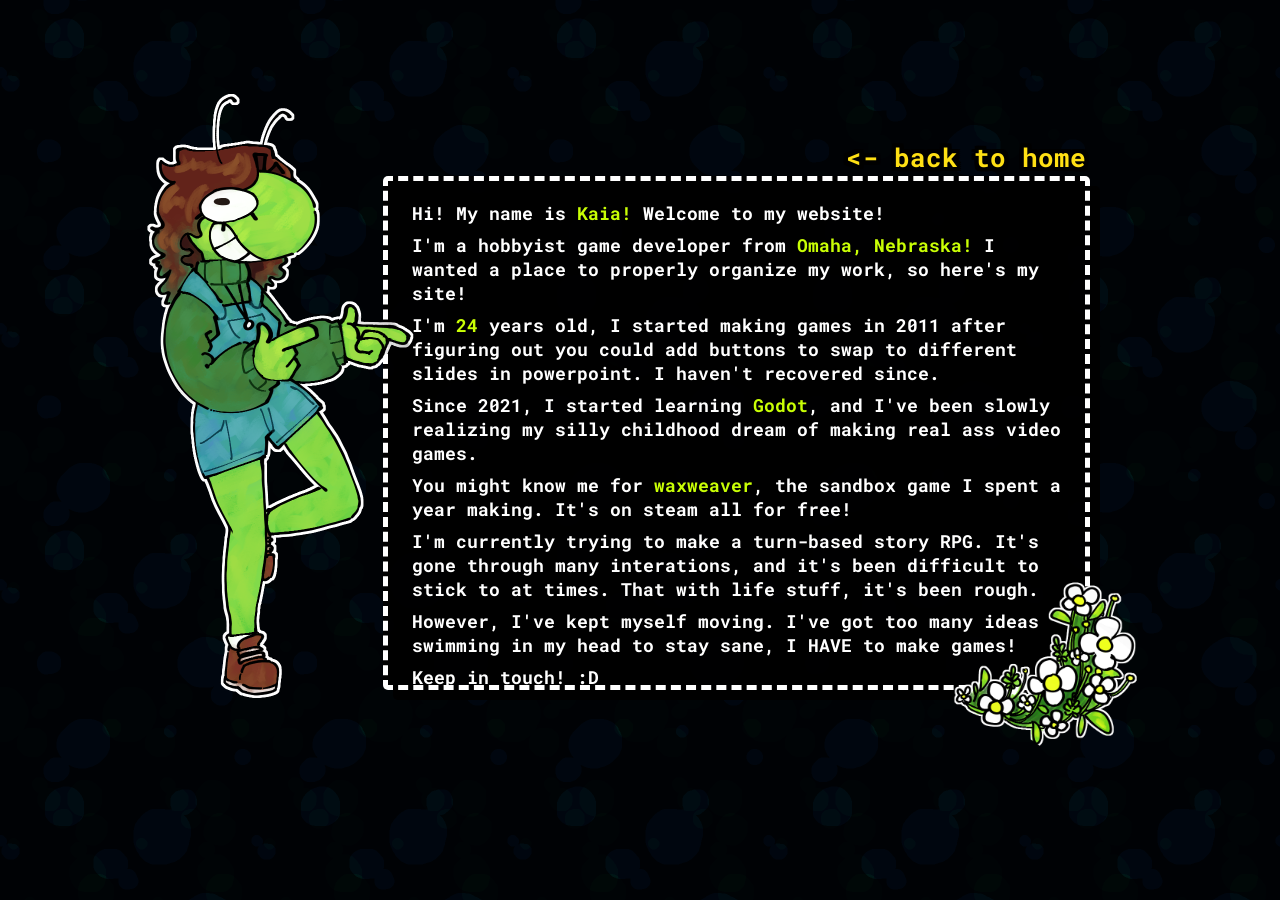
==== about.html @ 2e72af27 "site layout" ====
<!DOCTYPE html>
<html>
<head>

<title>kaiakairos.net</title> <!-- sets tab name -->
<link rel="icon" href="images/icon.png"> <!-- sets tab icon -->
<link rel="stylesheet" href="aboutStyle.css"> <!-- gets css -->

</head>

<script>

function setAge() {
	var today = new Date();
	document.getElementById("ageYear").textContent = Math.floor((new Date() - new Date("2002-08-15").getTime()) / 3.15576e+10);
}

</script>

<body onload="setAge()">

<div class="titleBox"><a href="index.html"> <p> <- back to home </p></a></div>

<div class="bodyBox">

	
	<div class="imgBox">
		<img src="images/homePage/character.png">
		<img src="images/homePage/flowers.png" style="height:196px;transform:translate(760px,390px);">
	</div>
	
	<div class="descriptionBox">
		<p>Hi! My name is <hl>Kaia!</hl> Welcome to my website!</p>
		<p>I'm a hobbyist game developer from <hl>Omaha, Nebraska!</hl> I wanted a place to properly organize my work, so here's my site!</p>
		<p>I'm <hl id="ageYear">--</hl> years old, I started making games in 2011 after figuring out you could add buttons to swap to different slides in powerpoint. I haven't recovered since.</p>
		<p>Since 2021, I started learning <hl>Godot</hl>, and I've been slowly realizing my silly childhood dream of making real ass video games.</p>
		<p>You might know me for <hl>waxweaver</hl>, the sandbox game I spent a year making. It's on steam all for free!</p>
		<p>I'm currently trying to make a turn-based story RPG. It's gone through many interations, and it's been difficult to stick to at times. That with life stuff, it's been rough.</p>
		<p>However, I've kept myself moving. I've got too many ideas swimming in my head to stay sane, I HAVE to make games!</p><p>Keep in touch! :D</p>
	</div>
	

</div>



</body>

</html>
---- aboutStyle.css ----
:root {
	--boxBorderShadowSize: 10px;
}

@font-face {
  font-family: RobotoMono;
  src: url(fonts/RobotoMono-Bold.ttf);
}

html {
	background-color:black;
	background-image:url("images/layer2.gif"),url("images/layer2.gif"),url("images/layer1.gif");
	animation-name: backgroundScroll;
	animation-duration:60s;
	background-blend-mode: overlay,overlay,normal;
	animation-iteration-count: infinite;
	animation-timing-function: linear;
	background-size: 256px 256px;
	background-position-x:128px,0px,0px;
	
}

@keyframes backgroundScroll {
  from {background-position-y: 0px;}
  to {background-position-y: 1024px,512px,256px;}
}

body {
	width:900px;
	margin:auto;
	
}

.titleBox {
	width:99%;
	height:38px;
	margin:auto;
	margin-top:calc(50vh - 312px);
	
	display:flex;
	justify-content: right;
	align-items: center;
	
}

p{
	font-family: RobotoMono;
	font-size: 26px;
	color: white;
	text-shadow: -4px 0 black, 0 4px black, 4px 0 black, 0 -4px black,
	-4px -4px black, 4px 4px black, 4px -4px black, -4px 4px black,
	-4px 2px black, 2px 4px black, 4px 2px black, 2px -4px black,
	-2px -4px black, -2px 4px black, 4px -2px black, -2px -4px black;
}

a {
	text-decoration: none;
}

a p{
	color: #ffe014;
}

a:hover {
	text-decoration: underline;
	color: #ff9717;
}

a p:hover{
	color: #ff9717;
}

.bodyBox {
	width:100%;
	height:514px;
	margin:auto;
	
	display:flex;
}

.descriptionBox {
	height:100%;
	width:100%;
	flex-grow: 1;
	box-sizing: border-box;
	border: dashed 5px white;
	border-radius: 5px;
	box-shadow:var(--boxBorderShadowSize) var(--boxBorderShadowSize) 0px black;
	background-color:#000000EE;
	padding:20px;
	padding-left:24px;
}

.imgBox {
	height:100%;
	width:250px;
}

.imgBox img{
	position:absolute;
	height:630px;
	transform:translate(-60px, -96px );
	pointer-events: none;
}

.descriptionBox p{
	font-size: 18px;
	text-shadow: none;
	margin:0px;
	margin-bottom:8px;
}

p hl{
	color: #c9ff05;
}
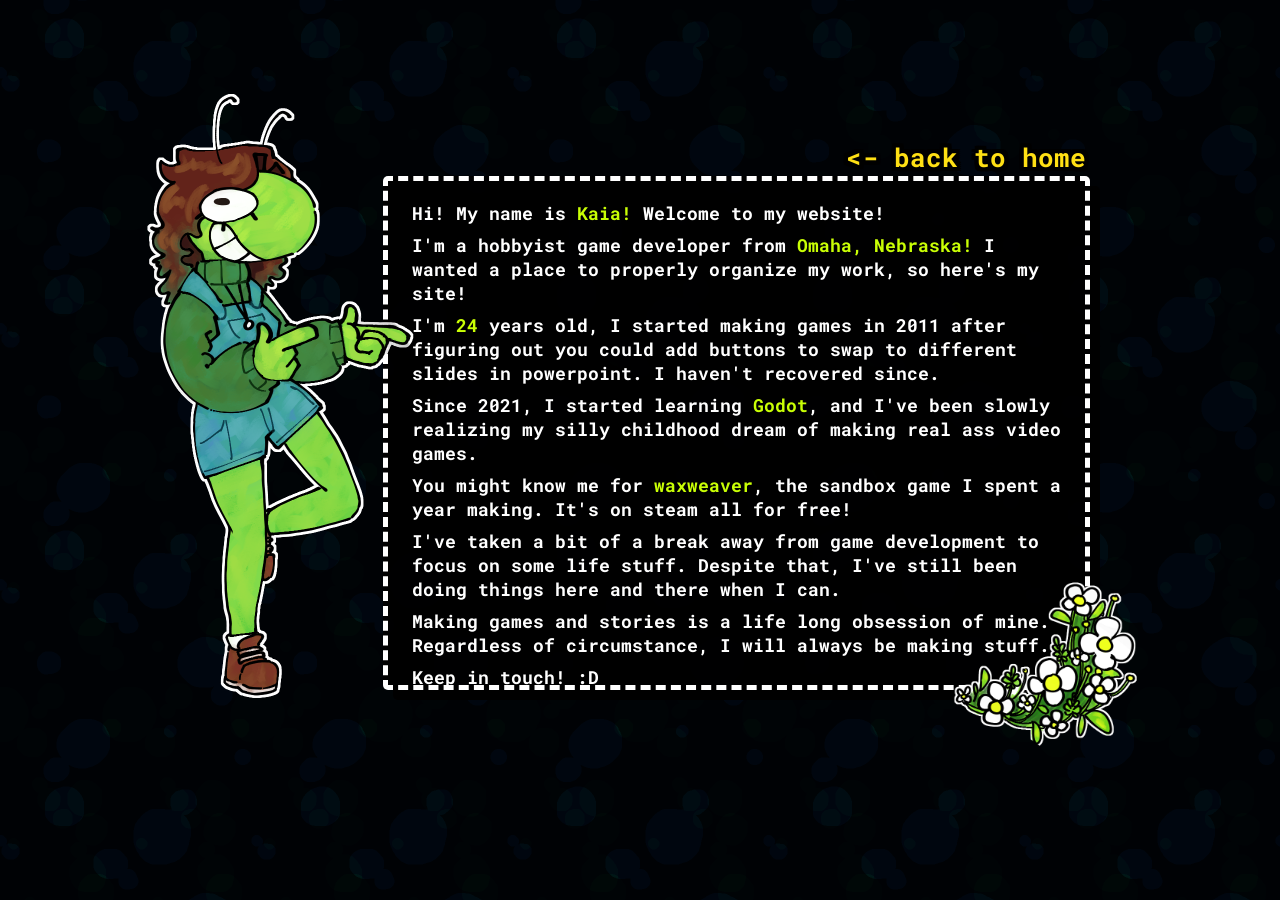
==== commit 6ad85ad2: "games page update had to speedrun for event tomorrow so its kind of ass" ====
--- a/about.html
+++ b/about.html
@@ -35,8 +35,8 @@
 		<p>I'm <hl id="ageYear">--</hl> years old, I started making games in 2011 after figuring out you could add buttons to swap to different slides in powerpoint. I haven't recovered since.</p>
 		<p>Since 2021, I started learning <hl>Godot</hl>, and I've been slowly realizing my silly childhood dream of making real ass video games.</p>
 		<p>You might know me for <hl>waxweaver</hl>, the sandbox game I spent a year making. It's on steam all for free!</p>
-		<p>I'm currently trying to make a turn-based story RPG. It's gone through many interations, and it's been difficult to stick to at times. That with life stuff, it's been rough.</p>
-		<p>However, I've kept myself moving. I've got too many ideas swimming in my head to stay sane, I HAVE to make games!</p><p>Keep in touch! :D</p>
+		<p>I've taken a bit of a break away from game development to focus on some life stuff. Despite that, I've still been doing things here and there when I can.</p>
+		<p>Making games and stories is a life long obsession of mine. Regardless of circumstance, I will always be making stuff.</p><p>Keep in touch! :D</p>
 	</div>
 	
 
